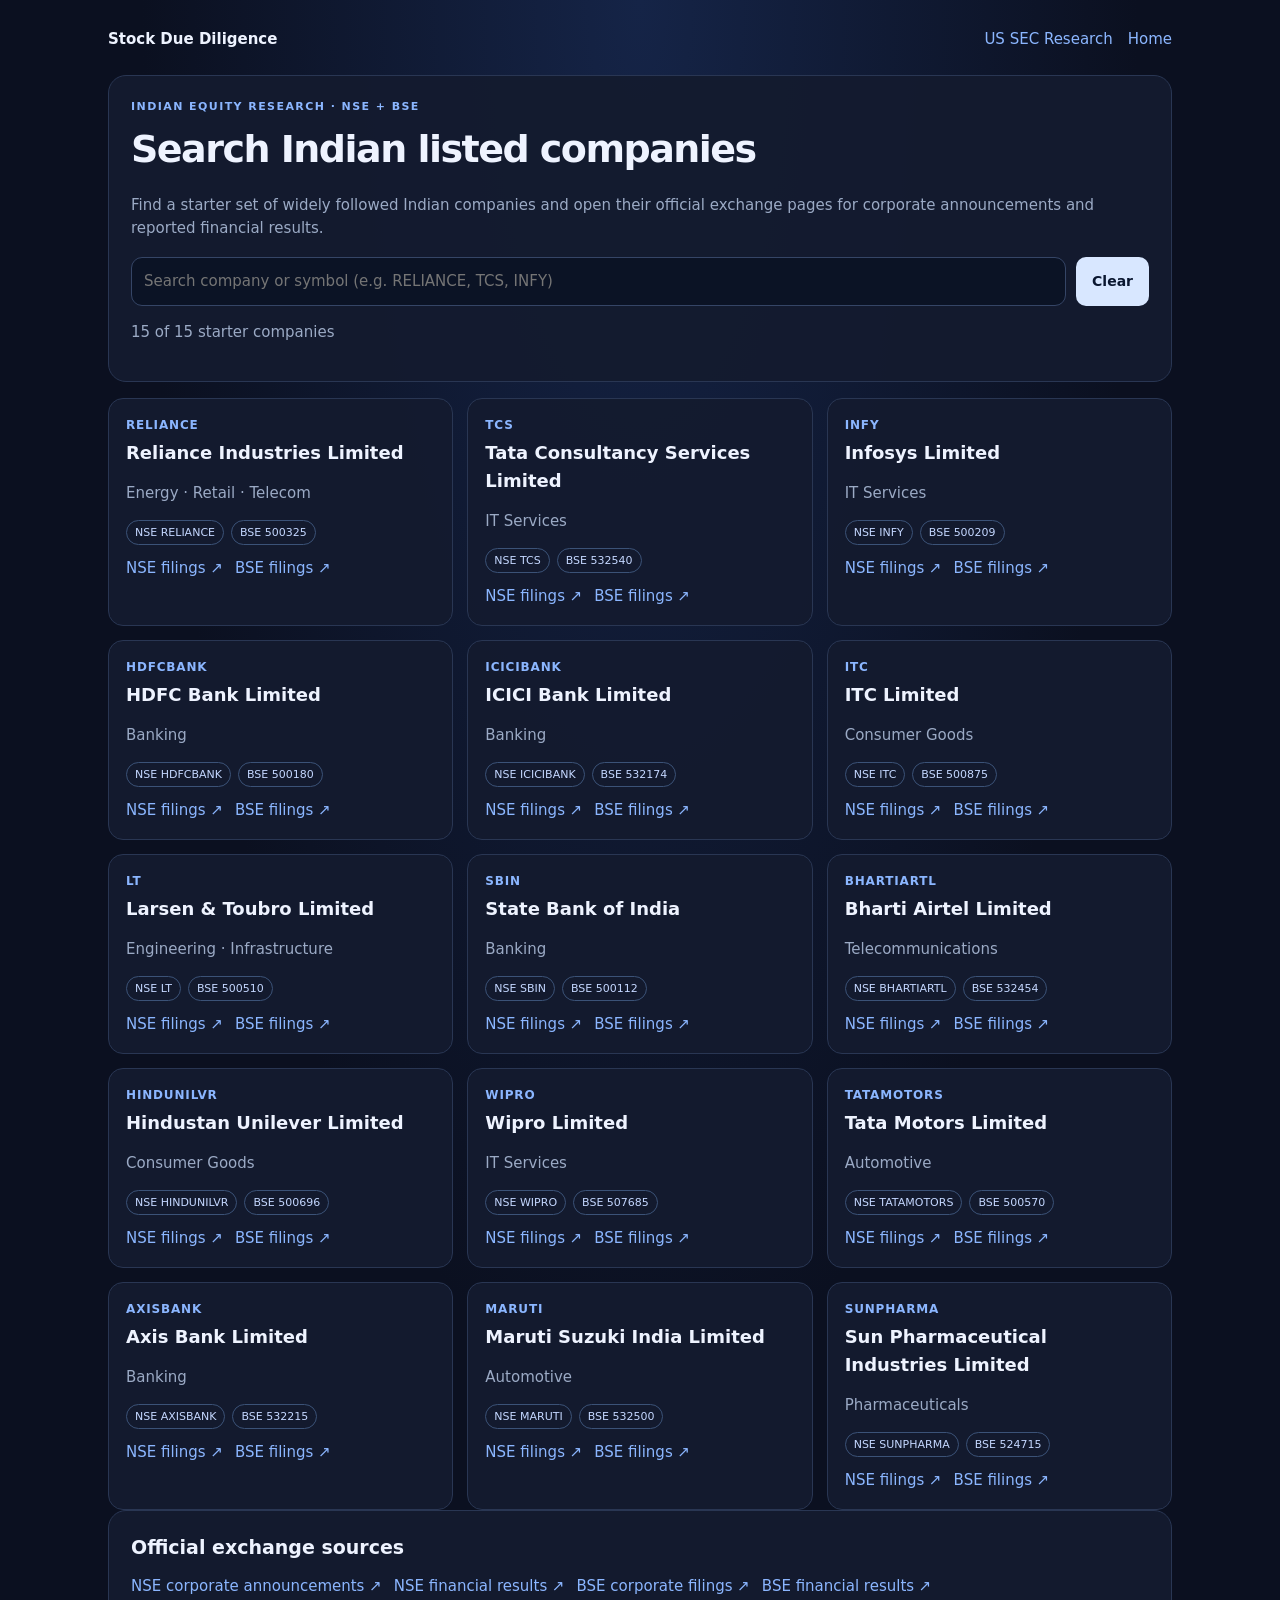
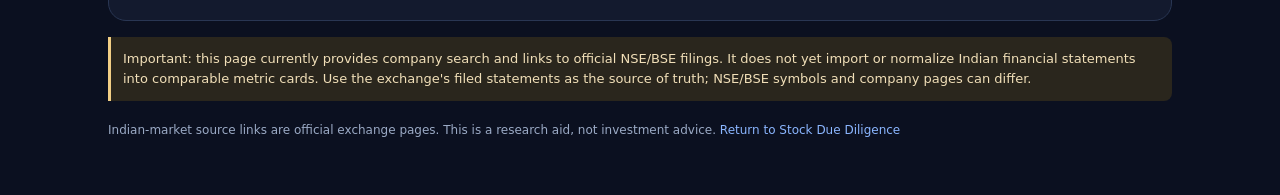
==== site/india/index.html @ b9b81a8c "Add India stocks search with official NSE and BSE filing sources" ====
<!doctype html>
<html lang="en">
<head>
<meta charset="utf-8"><meta name="viewport" content="width=device-width,initial-scale=1">
<meta name="description" content="Search Indian listed companies and open official NSE and BSE filings and financial-results sources.">
<title>India Stocks | Stock Due Diligence</title>
<style>
:root{color-scheme:dark;--bg:#0b1020;--panel:#131b2f;--line:#293653;--text:#eef3ff;--muted:#9baac5;--accent:#8bb6ff;--warn:#f2cf85}*{box-sizing:border-box}body{margin:0;background:radial-gradient(ellipse at top,#152447 0,#0b1020 55%);color:var(--text);font:15px/1.55 system-ui,-apple-system,Segoe UI,sans-serif}.wrap{max-width:1100px;margin:auto;padding:28px 18px 55px}a{color:var(--accent);text-decoration:none}a:hover{text-decoration:underline}header{display:flex;justify-content:space-between;align-items:center;gap:12px;flex-wrap:wrap;margin-bottom:24px}.brand{font-weight:750;color:var(--text)}.nav{display:flex;gap:15px;flex-wrap:wrap}.hero,.panel{background:rgba(19,27,47,.95);border:1px solid var(--line);border-radius:18px;padding:22px;margin-bottom:16px}.eyebrow{color:var(--accent);font-size:11px;font-weight:700;letter-spacing:.13em;text-transform:uppercase}h1{font-size:clamp(26px,4vw,38px);letter-spacing:-.04em;margin:5px 0 8px}h2{font-size:19px;margin:0 0 12px}p,.muted{color:var(--muted)}.search{display:flex;gap:10px;flex-wrap:wrap;margin-top:16px}.search input{flex:1;min-width:220px;background:#0b1325;border:1px solid #354566;border-radius:11px;color:var(--text);padding:12px;font:inherit}button{background:#d8e7ff;color:#0a1730;border:0;border-radius:10px;padding:12px 16px;font:600 14px system-ui;cursor:pointer}.grid{display:grid;grid-template-columns:repeat(auto-fit,minmax(260px,1fr));gap:14px}.company{background:rgba(19,27,47,.95);border:1px solid var(--line);border-radius:15px;padding:17px}.ticker{font-size:12px;color:var(--accent);font-weight:750;letter-spacing:.07em}.name{font-size:18px;font-weight:700;margin:4px 0}.tags{display:flex;gap:7px;flex-wrap:wrap;margin:10px 0}.tag{border:1px solid #3b5277;border-radius:999px;padding:3px 8px;color:#c4d7ff;font-size:11px}.links{display:flex;gap:12px;flex-wrap:wrap;margin-top:12px}.note{border-left:3px solid var(--warn);background:#2a261d;color:#f1dfb8;padding:12px;border-radius:0 8px 8px 0;font-size:13px}.empty{border:1px dashed #354566;border-radius:12px;padding:18px;color:var(--muted)}footer{font-size:12px;color:var(--muted);margin-top:20px}@media(max-width:600px){.wrap{padding:18px 12px 40px}.hero,.panel{padding:17px}}
</style>
</head>
<body><div class="wrap">
<header><a class="brand" href="/">Stock Due Diligence</a><nav class="nav"><a href="/research/">US SEC Research</a><a href="/">Home</a></nav></header>
<section class="hero"><div class="eyebrow">Indian equity research · NSE + BSE</div><h1>Search Indian listed companies</h1><p>Find a starter set of widely followed Indian companies and open their official exchange pages for corporate announcements and reported financial results.</p><div class="search"><input id="q" placeholder="Search company or symbol (e.g. RELIANCE, TCS, INFY)" aria-label="Search Indian companies"><button id="clear">Clear</button></div><p id="count" class="muted" aria-live="polite">Loading companies…</p></section>
<div id="results" class="grid"></div>
<section class="panel"><h2>Official exchange sources</h2><div class="links"><a href="https://www.nseindia.com/companies-listing/corporate-filings-announcements" target="_blank" rel="noopener noreferrer">NSE corporate announcements ↗</a><a href="https://www.nseindia.com/companies-listing/corporate-filings-financial-results" target="_blank" rel="noopener noreferrer">NSE financial results ↗</a><a href="https://www.bseindia.com/corporates.html" target="_blank" rel="noopener noreferrer">BSE corporate filings ↗</a><a href="https://www.bseindia.com/corporates/Comp_Resultsnew.aspx" target="_blank" rel="noopener noreferrer">BSE financial results ↗</a></div></section>
<div class="note">Important: this page currently provides company search and links to official NSE/BSE filings. It does not yet import or normalize Indian financial statements into comparable metric cards. Use the exchange's filed statements as the source of truth; NSE/BSE symbols and company pages can differ.</div>
<footer>Indian-market source links are official exchange pages. This is a research aid, not investment advice. <a href="/">Return to Stock Due Diligence</a></footer>
</div>
<script>
const companies=[
{symbol:"RELIANCE",name:"Reliance Industries Limited",sector:"Energy · Retail · Telecom",nse:"RELIANCE",bse:"500325"},
{symbol:"TCS",name:"Tata Consultancy Services Limited",sector:"IT Services",nse:"TCS",bse:"532540"},
{symbol:"INFY",name:"Infosys Limited",sector:"IT Services",nse:"INFY",bse:"500209"},
{symbol:"HDFCBANK",name:"HDFC Bank Limited",sector:"Banking",nse:"HDFCBANK",bse:"500180"},
{symbol:"ICICIBANK",name:"ICICI Bank Limited",sector:"Banking",nse:"ICICIBANK",bse:"532174"},
{symbol:"ITC",name:"ITC Limited",sector:"Consumer Goods",nse:"ITC",bse:"500875"},
{symbol:"LT",name:"Larsen & Toubro Limited",sector:"Engineering · Infrastructure",nse:"LT",bse:"500510"},
{symbol:"SBIN",name:"State Bank of India",sector:"Banking",nse:"SBIN",bse:"500112"},
{symbol:"BHARTIARTL",name:"Bharti Airtel Limited",sector:"Telecommunications",nse:"BHARTIARTL",bse:"532454"},
{symbol:"HINDUNILVR",name:"Hindustan Unilever Limited",sector:"Consumer Goods",nse:"HINDUNILVR",bse:"500696"},
{symbol:"WIPRO",name:"Wipro Limited",sector:"IT Services",nse:"WIPRO",bse:"507685"},
{symbol:"TATAMOTORS",name:"Tata Motors Limited",sector:"Automotive",nse:"TATAMOTORS",bse:"500570"},
{symbol:"AXISBANK",name:"Axis Bank Limited",sector:"Banking",nse:"AXISBANK",bse:"532215"},
{symbol:"MARUTI",name:"Maruti Suzuki India Limited",sector:"Automotive",nse:"MARUTI",bse:"532500"},
{symbol:"SUNPHARMA",name:"Sun Pharmaceutical Industries Limited",sector:"Pharmaceuticals",nse:"SUNPHARMA",bse:"524715"}
];
const q=document.getElementById("q"),results=document.getElementById("results"),count=document.getElementById("count");
function render(){const term=q.value.trim().toLowerCase();const found=companies.filter(c=>(c.symbol+" "+c.name+" "+c.sector).toLowerCase().includes(term));count.textContent=found.length+" of "+companies.length+" starter companies";results.replaceChildren();if(!found.length){const e=document.createElement("div");e.className="empty";e.textContent="No match in the starter list. Search the full official exchange lists using the NSE/BSE links below.";results.append(e);return}found.forEach(c=>{const card=document.createElement("article");card.className="company";const symbol=document.createElement("div");symbol.className="ticker";symbol.textContent=c.symbol;const name=document.createElement("div");name.className="name";name.textContent=c.name;const sector=document.createElement("p");sector.className="muted";sector.textContent=c.sector;const tags=document.createElement("div");tags.className="tags";[["NSE",c.nse],["BSE",c.bse]].forEach(([label,value])=>{const t=document.createElement("span");t.className="tag";t.textContent=label+" "+value;tags.append(t)});const links=document.createElement("div");links.className="links";const n=document.createElement("a");n.href="https://www.nseindia.com/companies-listing/corporate-filings-announcements";n.target="_blank";n.rel="noopener noreferrer";n.textContent="NSE filings ↗";const b=document.createElement("a");b.href="https://www.bseindia.com/corporates.html";b.target="_blank";b.rel="noopener noreferrer";b.textContent="BSE filings ↗";links.append(n,b);card.append(symbol,name,sector,tags,links);results.append(card)})}
q.addEventListener("input",render);document.getElementById("clear").addEventListener("click",()=>{q.value="";render();q.focus()});render();
</script></body></html>
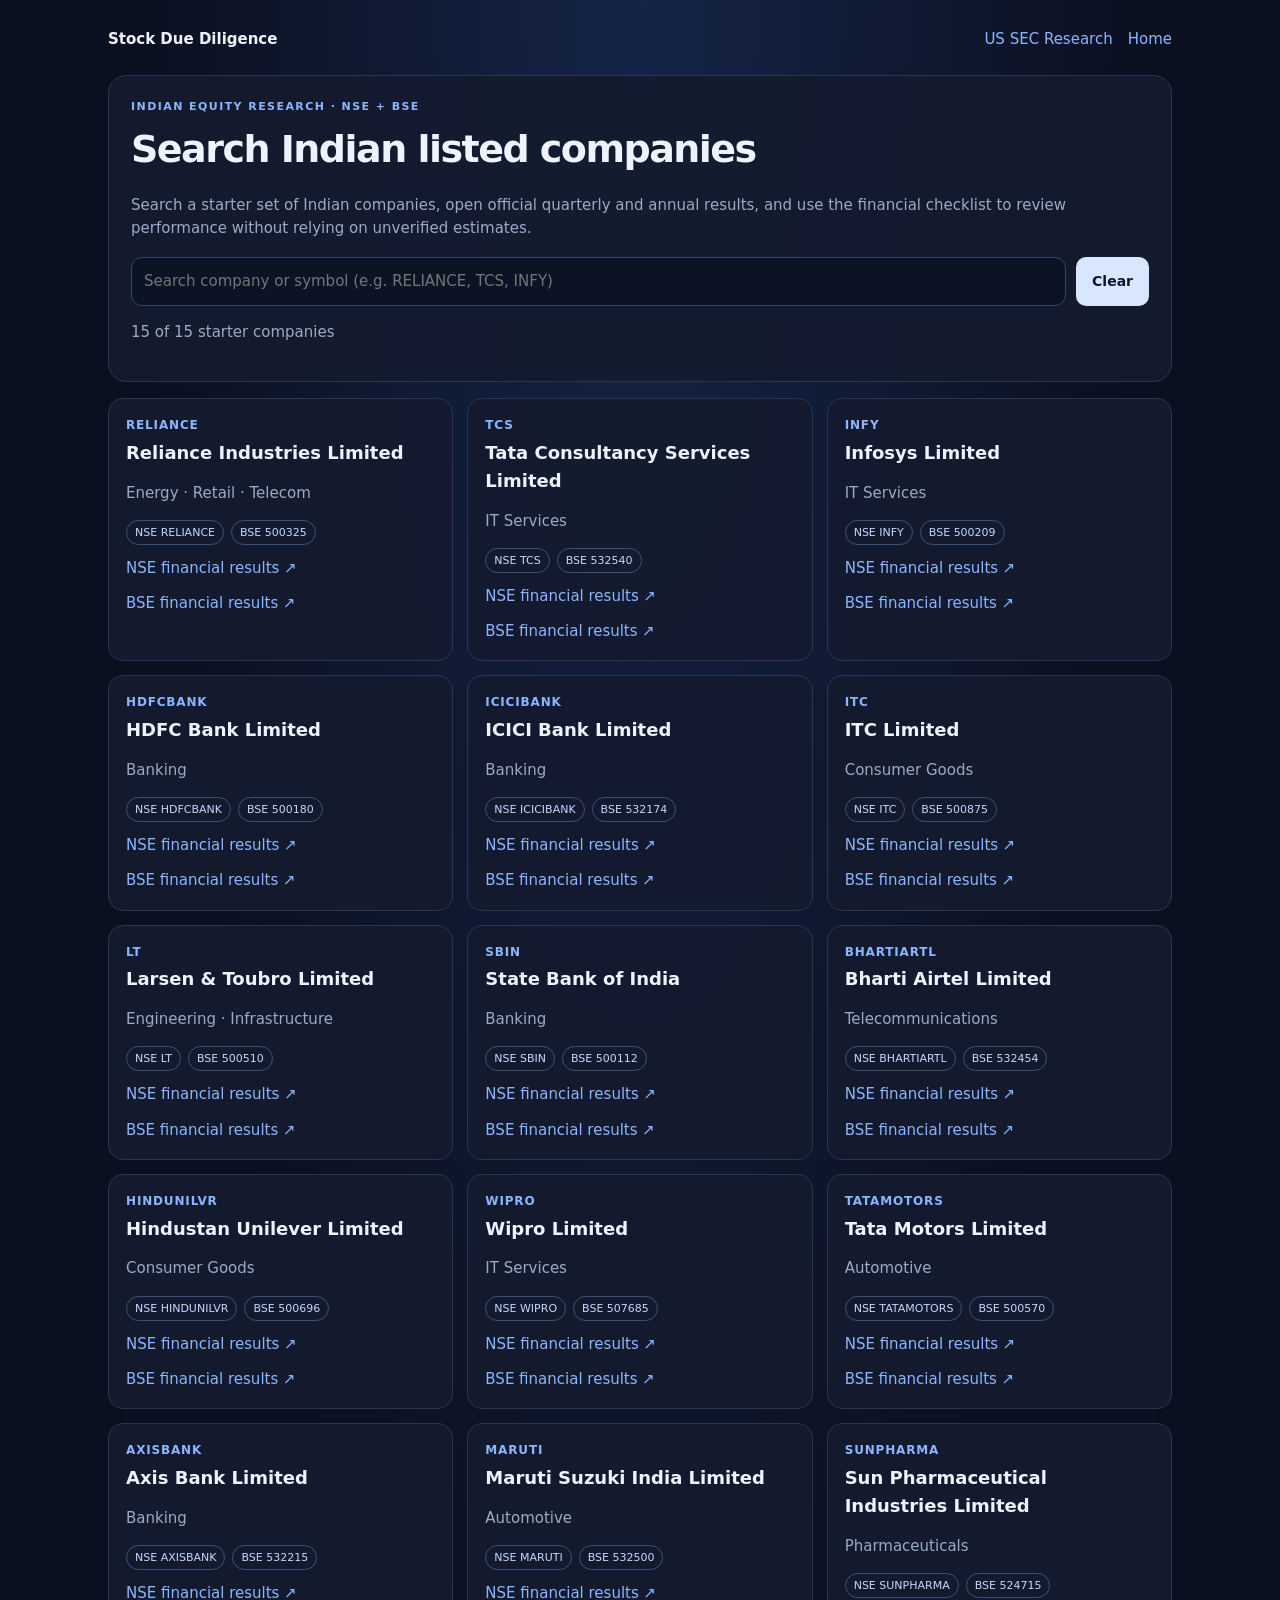
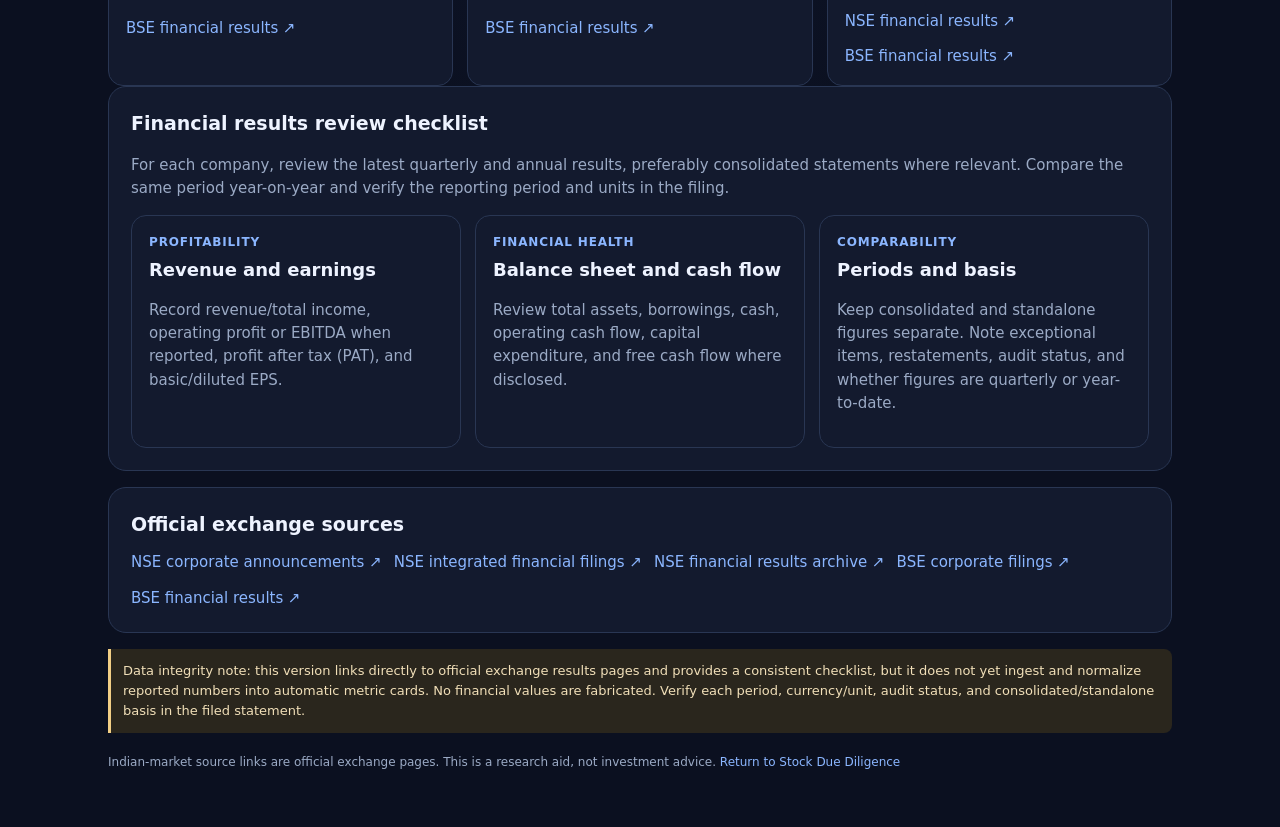
==== commit 8353dece: "Add financial results review workspace for Indian stocks" ====
--- a/site/india/index.html
+++ b/site/india/index.html
@@ -2,7 +2,7 @@
 <html lang="en">
 <head>
 <meta charset="utf-8"><meta name="viewport" content="width=device-width,initial-scale=1">
-<meta name="description" content="Search Indian listed companies and open official NSE and BSE filings and financial-results sources.">
+<meta name="description" content="Search Indian listed companies and access official NSE and BSE quarterly and annual financial results for due diligence.">
 <title>India Stocks | Stock Due Diligence</title>
 <style>
 :root{color-scheme:dark;--bg:#0b1020;--panel:#131b2f;--line:#293653;--text:#eef3ff;--muted:#9baac5;--accent:#8bb6ff;--warn:#f2cf85}*{box-sizing:border-box}body{margin:0;background:radial-gradient(ellipse at top,#152447 0,#0b1020 55%);color:var(--text);font:15px/1.55 system-ui,-apple-system,Segoe UI,sans-serif}.wrap{max-width:1100px;margin:auto;padding:28px 18px 55px}a{color:var(--accent);text-decoration:none}a:hover{text-decoration:underline}header{display:flex;justify-content:space-between;align-items:center;gap:12px;flex-wrap:wrap;margin-bottom:24px}.brand{font-weight:750;color:var(--text)}.nav{display:flex;gap:15px;flex-wrap:wrap}.hero,.panel{background:rgba(19,27,47,.95);border:1px solid var(--line);border-radius:18px;padding:22px;margin-bottom:16px}.eyebrow{color:var(--accent);font-size:11px;font-weight:700;letter-spacing:.13em;text-transform:uppercase}h1{font-size:clamp(26px,4vw,38px);letter-spacing:-.04em;margin:5px 0 8px}h2{font-size:19px;margin:0 0 12px}p,.muted{color:var(--muted)}.search{display:flex;gap:10px;flex-wrap:wrap;margin-top:16px}.search input{flex:1;min-width:220px;background:#0b1325;border:1px solid #354566;border-radius:11px;color:var(--text);padding:12px;font:inherit}button{background:#d8e7ff;color:#0a1730;border:0;border-radius:10px;padding:12px 16px;font:600 14px system-ui;cursor:pointer}.grid{display:grid;grid-template-columns:repeat(auto-fit,minmax(260px,1fr));gap:14px}.company{background:rgba(19,27,47,.95);border:1px solid var(--line);border-radius:15px;padding:17px}.ticker{font-size:12px;color:var(--accent);font-weight:750;letter-spacing:.07em}.name{font-size:18px;font-weight:700;margin:4px 0}.tags{display:flex;gap:7px;flex-wrap:wrap;margin:10px 0}.tag{border:1px solid #3b5277;border-radius:999px;padding:3px 8px;color:#c4d7ff;font-size:11px}.links{display:flex;gap:12px;flex-wrap:wrap;margin-top:12px}.note{border-left:3px solid var(--warn);background:#2a261d;color:#f1dfb8;padding:12px;border-radius:0 8px 8px 0;font-size:13px}.empty{border:1px dashed #354566;border-radius:12px;padding:18px;color:var(--muted)}footer{font-size:12px;color:var(--muted);margin-top:20px}@media(max-width:600px){.wrap{padding:18px 12px 40px}.hero,.panel{padding:17px}}
@@ -10,10 +10,11 @@
 </head>
 <body><div class="wrap">
 <header><a class="brand" href="/">Stock Due Diligence</a><nav class="nav"><a href="/research/">US SEC Research</a><a href="/">Home</a></nav></header>
-<section class="hero"><div class="eyebrow">Indian equity research · NSE + BSE</div><h1>Search Indian listed companies</h1><p>Find a starter set of widely followed Indian companies and open their official exchange pages for corporate announcements and reported financial results.</p><div class="search"><input id="q" placeholder="Search company or symbol (e.g. RELIANCE, TCS, INFY)" aria-label="Search Indian companies"><button id="clear">Clear</button></div><p id="count" class="muted" aria-live="polite">Loading companies…</p></section>
+<section class="hero"><div class="eyebrow">Indian equity research · NSE + BSE</div><h1>Search Indian listed companies</h1><p>Search a starter set of Indian companies, open official quarterly and annual results, and use the financial checklist to review performance without relying on unverified estimates.</p><div class="search"><input id="q" placeholder="Search company or symbol (e.g. RELIANCE, TCS, INFY)" aria-label="Search Indian companies"><button id="clear">Clear</button></div><p id="count" class="muted" aria-live="polite">Loading companies…</p></section>
 <div id="results" class="grid"></div>
-<section class="panel"><h2>Official exchange sources</h2><div class="links"><a href="https://www.nseindia.com/companies-listing/corporate-filings-announcements" target="_blank" rel="noopener noreferrer">NSE corporate announcements ↗</a><a href="https://www.nseindia.com/companies-listing/corporate-filings-financial-results" target="_blank" rel="noopener noreferrer">NSE financial results ↗</a><a href="https://www.bseindia.com/corporates.html" target="_blank" rel="noopener noreferrer">BSE corporate filings ↗</a><a href="https://www.bseindia.com/corporates/Comp_Resultsnew.aspx" target="_blank" rel="noopener noreferrer">BSE financial results ↗</a></div></section>
-<div class="note">Important: this page currently provides company search and links to official NSE/BSE filings. It does not yet import or normalize Indian financial statements into comparable metric cards. Use the exchange's filed statements as the source of truth; NSE/BSE symbols and company pages can differ.</div>
+<section class="panel"><h2>Financial results review checklist</h2><p>For each company, review the latest quarterly and annual results, preferably consolidated statements where relevant. Compare the same period year-on-year and verify the reporting period and units in the filing.</p><div class="grid"><article class="company"><div class="ticker">PROFITABILITY</div><div class="name">Revenue and earnings</div><p>Record revenue/total income, operating profit or EBITDA when reported, profit after tax (PAT), and basic/diluted EPS.</p></article><article class="company"><div class="ticker">FINANCIAL HEALTH</div><div class="name">Balance sheet and cash flow</div><p>Review total assets, borrowings, cash, operating cash flow, capital expenditure, and free cash flow where disclosed.</p></article><article class="company"><div class="ticker">COMPARABILITY</div><div class="name">Periods and basis</div><p>Keep consolidated and standalone figures separate. Note exceptional items, restatements, audit status, and whether figures are quarterly or year-to-date.</p></article></div></section>
+<section class="panel"><h2>Official exchange sources</h2><div class="links"><a href="https://www.nseindia.com/companies-listing/corporate-filings-announcements" target="_blank" rel="noopener noreferrer">NSE corporate announcements ↗</a><a href="https://www.nseindia.com/companies-listing/corporate-integrated-filing" target="_blank" rel="noopener noreferrer">NSE integrated financial filings ↗</a><a href="https://www.nseindia.com/companies-listing/corporate-filings-financial-results" target="_blank" rel="noopener noreferrer">NSE financial results archive ↗</a><a href="https://www.bseindia.com/corporates.html" target="_blank" rel="noopener noreferrer">BSE corporate filings ↗</a><a href="https://www.bseindia.com/corporates/Comp_Resultsnew.aspx" target="_blank" rel="noopener noreferrer">BSE financial results ↗</a></div></section>
+<div class="note">Data integrity note: this version links directly to official exchange results pages and provides a consistent checklist, but it does not yet ingest and normalize reported numbers into automatic metric cards. No financial values are fabricated. Verify each period, currency/unit, audit status, and consolidated/standalone basis in the filed statement.</div>
 <footer>Indian-market source links are official exchange pages. This is a research aid, not investment advice. <a href="/">Return to Stock Due Diligence</a></footer>
 </div>
 <script>
@@ -35,6 +36,6 @@
 {symbol:"SUNPHARMA",name:"Sun Pharmaceutical Industries Limited",sector:"Pharmaceuticals",nse:"SUNPHARMA",bse:"524715"}
 ];
 const q=document.getElementById("q"),results=document.getElementById("results"),count=document.getElementById("count");
-function render(){const term=q.value.trim().toLowerCase();const found=companies.filter(c=>(c.symbol+" "+c.name+" "+c.sector).toLowerCase().includes(term));count.textContent=found.length+" of "+companies.length+" starter companies";results.replaceChildren();if(!found.length){const e=document.createElement("div");e.className="empty";e.textContent="No match in the starter list. Search the full official exchange lists using the NSE/BSE links below.";results.append(e);return}found.forEach(c=>{const card=document.createElement("article");card.className="company";const symbol=document.createElement("div");symbol.className="ticker";symbol.textContent=c.symbol;const name=document.createElement("div");name.className="name";name.textContent=c.name;const sector=document.createElement("p");sector.className="muted";sector.textContent=c.sector;const tags=document.createElement("div");tags.className="tags";[["NSE",c.nse],["BSE",c.bse]].forEach(([label,value])=>{const t=document.createElement("span");t.className="tag";t.textContent=label+" "+value;tags.append(t)});const links=document.createElement("div");links.className="links";const n=document.createElement("a");n.href="https://www.nseindia.com/companies-listing/corporate-filings-announcements";n.target="_blank";n.rel="noopener noreferrer";n.textContent="NSE filings ↗";const b=document.createElement("a");b.href="https://www.bseindia.com/corporates.html";b.target="_blank";b.rel="noopener noreferrer";b.textContent="BSE filings ↗";links.append(n,b);card.append(symbol,name,sector,tags,links);results.append(card)})}
+function render(){const term=q.value.trim().toLowerCase();const found=companies.filter(c=>(c.symbol+" "+c.name+" "+c.sector).toLowerCase().includes(term));count.textContent=found.length+" of "+companies.length+" starter companies";results.replaceChildren();if(!found.length){const e=document.createElement("div");e.className="empty";e.textContent="No match in the starter list. Search the full official exchange lists using the NSE/BSE links below.";results.append(e);return}found.forEach(c=>{const card=document.createElement("article");card.className="company";const symbol=document.createElement("div");symbol.className="ticker";symbol.textContent=c.symbol;const name=document.createElement("div");name.className="name";name.textContent=c.name;const sector=document.createElement("p");sector.className="muted";sector.textContent=c.sector;const tags=document.createElement("div");tags.className="tags";[["NSE",c.nse],["BSE",c.bse]].forEach(([label,value])=>{const t=document.createElement("span");t.className="tag";t.textContent=label+" "+value;tags.append(t)});const links=document.createElement("div");links.className="links";const n=document.createElement("a");n.href="https://www.nseindia.com/companies-listing/corporate-integrated-filing?symbol="+encodeURIComponent(c.nse);n.target="_blank";n.rel="noopener noreferrer";n.textContent="NSE financial results ↗";const b=document.createElement("a");b.href="https://www.bseindia.com/corporates/Comp_Resultsnew.aspx";b.target="_blank";b.rel="noopener noreferrer";b.textContent="BSE financial results ↗";links.append(n,b);card.append(symbol,name,sector,tags,links);results.append(card)})}
 q.addEventListener("input",render);document.getElementById("clear").addEventListener("click",()=>{q.value="";render();q.focus()});render();
 </script></body></html>
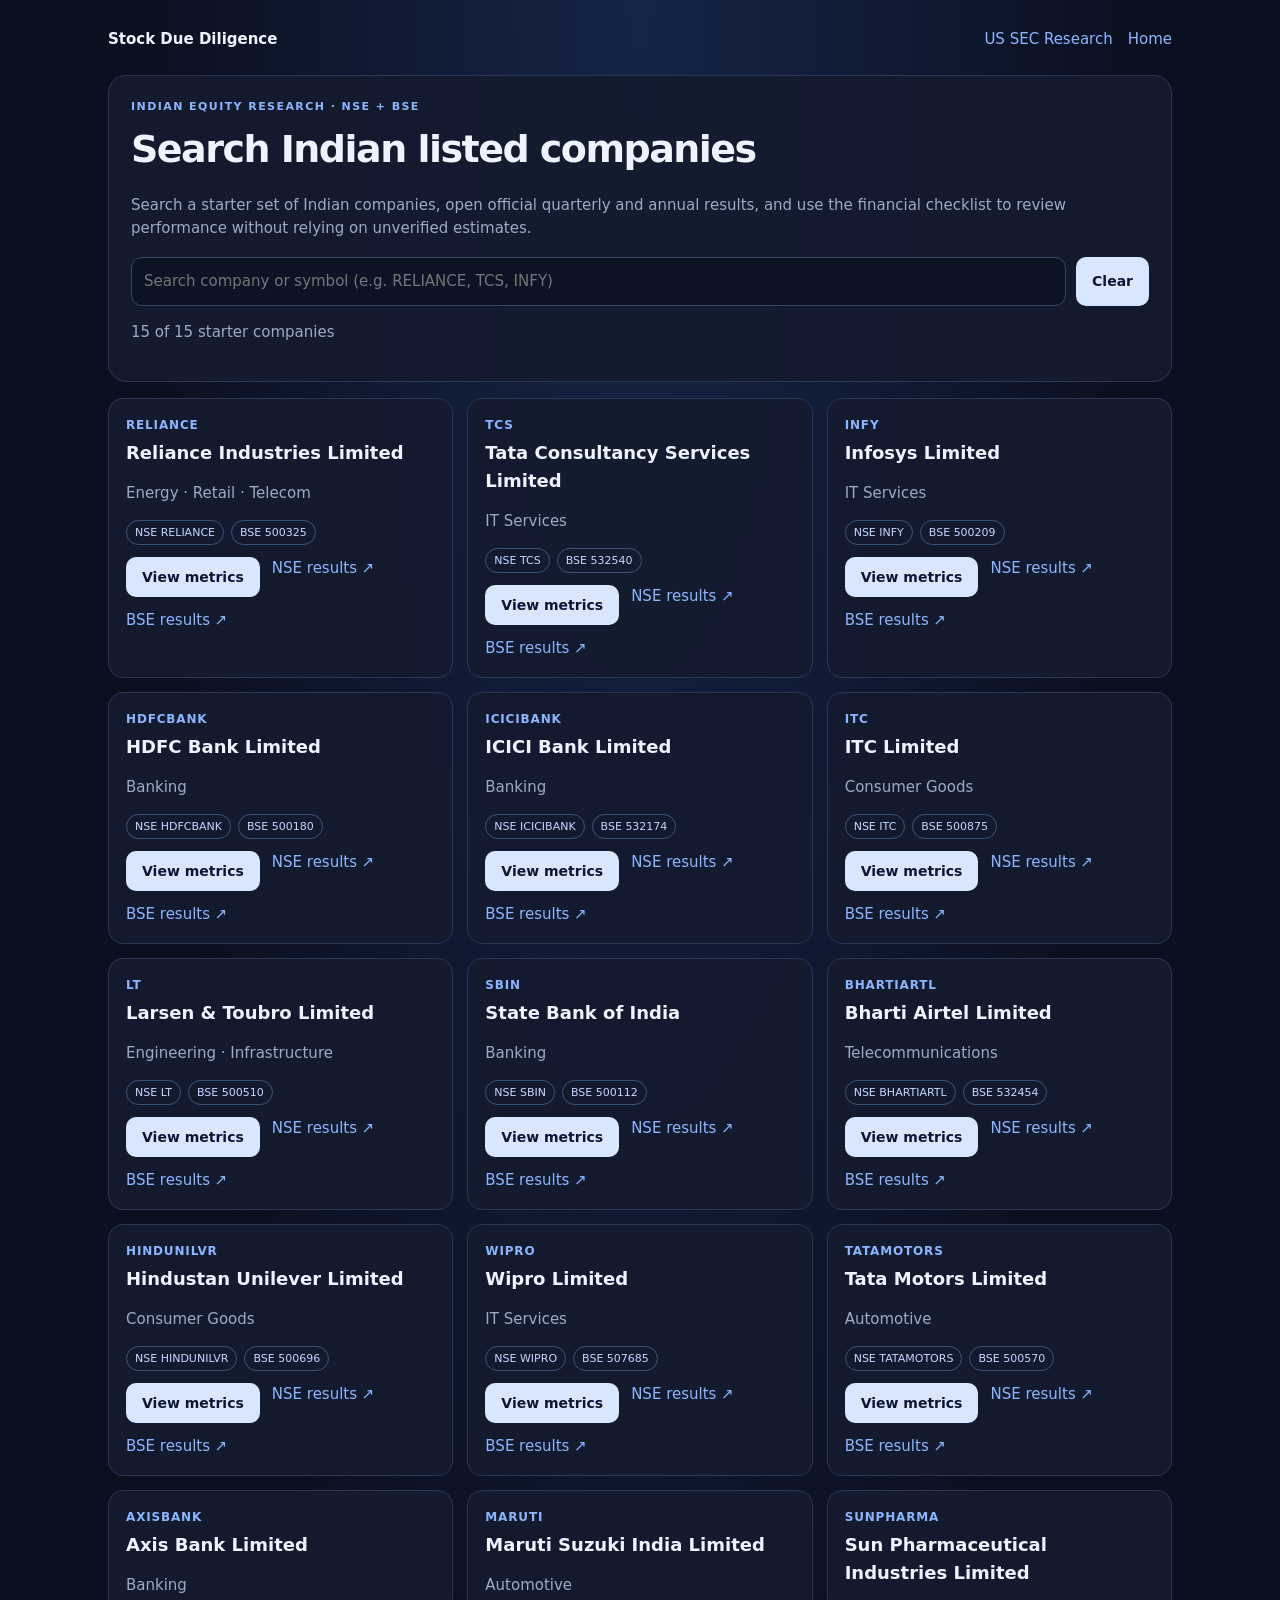
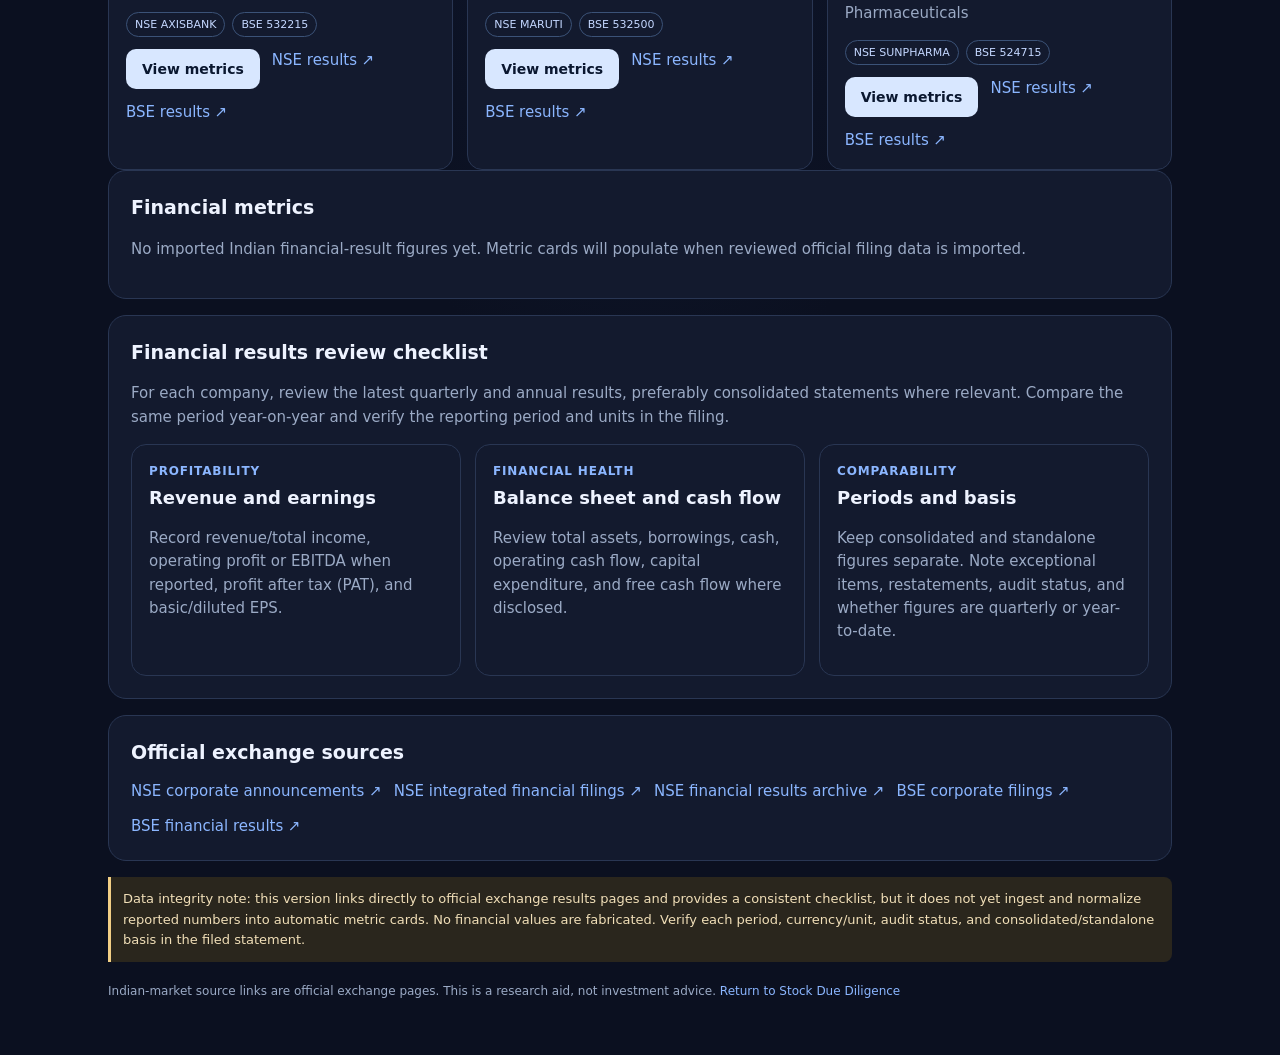
==== commit 45382914: "Add Indian financial metric cards and results dataset loading" ====
--- a/site/india/index.html
+++ b/site/india/index.html
@@ -5,13 +5,13 @@
 <meta name="description" content="Search Indian listed companies and access official NSE and BSE quarterly and annual financial results for due diligence.">
 <title>India Stocks | Stock Due Diligence</title>
 <style>
-:root{color-scheme:dark;--bg:#0b1020;--panel:#131b2f;--line:#293653;--text:#eef3ff;--muted:#9baac5;--accent:#8bb6ff;--warn:#f2cf85}*{box-sizing:border-box}body{margin:0;background:radial-gradient(ellipse at top,#152447 0,#0b1020 55%);color:var(--text);font:15px/1.55 system-ui,-apple-system,Segoe UI,sans-serif}.wrap{max-width:1100px;margin:auto;padding:28px 18px 55px}a{color:var(--accent);text-decoration:none}a:hover{text-decoration:underline}header{display:flex;justify-content:space-between;align-items:center;gap:12px;flex-wrap:wrap;margin-bottom:24px}.brand{font-weight:750;color:var(--text)}.nav{display:flex;gap:15px;flex-wrap:wrap}.hero,.panel{background:rgba(19,27,47,.95);border:1px solid var(--line);border-radius:18px;padding:22px;margin-bottom:16px}.eyebrow{color:var(--accent);font-size:11px;font-weight:700;letter-spacing:.13em;text-transform:uppercase}h1{font-size:clamp(26px,4vw,38px);letter-spacing:-.04em;margin:5px 0 8px}h2{font-size:19px;margin:0 0 12px}p,.muted{color:var(--muted)}.search{display:flex;gap:10px;flex-wrap:wrap;margin-top:16px}.search input{flex:1;min-width:220px;background:#0b1325;border:1px solid #354566;border-radius:11px;color:var(--text);padding:12px;font:inherit}button{background:#d8e7ff;color:#0a1730;border:0;border-radius:10px;padding:12px 16px;font:600 14px system-ui;cursor:pointer}.grid{display:grid;grid-template-columns:repeat(auto-fit,minmax(260px,1fr));gap:14px}.company{background:rgba(19,27,47,.95);border:1px solid var(--line);border-radius:15px;padding:17px}.ticker{font-size:12px;color:var(--accent);font-weight:750;letter-spacing:.07em}.name{font-size:18px;font-weight:700;margin:4px 0}.tags{display:flex;gap:7px;flex-wrap:wrap;margin:10px 0}.tag{border:1px solid #3b5277;border-radius:999px;padding:3px 8px;color:#c4d7ff;font-size:11px}.links{display:flex;gap:12px;flex-wrap:wrap;margin-top:12px}.note{border-left:3px solid var(--warn);background:#2a261d;color:#f1dfb8;padding:12px;border-radius:0 8px 8px 0;font-size:13px}.empty{border:1px dashed #354566;border-radius:12px;padding:18px;color:var(--muted)}footer{font-size:12px;color:var(--muted);margin-top:20px}@media(max-width:600px){.wrap{padding:18px 12px 40px}.hero,.panel{padding:17px}}
+:root{color-scheme:dark;--bg:#0b1020;--panel:#131b2f;--line:#293653;--text:#eef3ff;--muted:#9baac5;--accent:#8bb6ff;--warn:#f2cf85}*{box-sizing:border-box}body{margin:0;background:radial-gradient(ellipse at top,#152447 0,#0b1020 55%);color:var(--text);font:15px/1.55 system-ui,-apple-system,Segoe UI,sans-serif}.wrap{max-width:1100px;margin:auto;padding:28px 18px 55px}a{color:var(--accent);text-decoration:none}a:hover{text-decoration:underline}header{display:flex;justify-content:space-between;align-items:center;gap:12px;flex-wrap:wrap;margin-bottom:24px}.brand{font-weight:750;color:var(--text)}.nav{display:flex;gap:15px;flex-wrap:wrap}.hero,.panel{background:rgba(19,27,47,.95);border:1px solid var(--line);border-radius:18px;padding:22px;margin-bottom:16px}.eyebrow{color:var(--accent);font-size:11px;font-weight:700;letter-spacing:.13em;text-transform:uppercase}h1{font-size:clamp(26px,4vw,38px);letter-spacing:-.04em;margin:5px 0 8px}h2{font-size:19px;margin:0 0 12px}p,.muted{color:var(--muted)}.search{display:flex;gap:10px;flex-wrap:wrap;margin-top:16px}.search input{flex:1;min-width:220px;background:#0b1325;border:1px solid #354566;border-radius:11px;color:var(--text);padding:12px;font:inherit}button{background:#d8e7ff;color:#0a1730;border:0;border-radius:10px;padding:12px 16px;font:600 14px system-ui;cursor:pointer}.grid{display:grid;grid-template-columns:repeat(auto-fit,minmax(260px,1fr));gap:14px}.company{background:rgba(19,27,47,.95);border:1px solid var(--line);border-radius:15px;padding:17px}.ticker{font-size:12px;color:var(--accent);font-weight:750;letter-spacing:.07em}.name{font-size:18px;font-weight:700;margin:4px 0}.tags{display:flex;gap:7px;flex-wrap:wrap;margin:10px 0}.tag{border:1px solid #3b5277;border-radius:999px;padding:3px 8px;color:#c4d7ff;font-size:11px}.links{display:flex;gap:12px;flex-wrap:wrap;margin-top:12px}.note{border-left:3px solid var(--warn);background:#2a261d;color:#f1dfb8;padding:12px;border-radius:0 8px 8px 0;font-size:13px}.empty{border:1px dashed #354566;border-radius:12px;padding:18px;color:var(--muted)}.metric-grid{display:grid;grid-template-columns:repeat(auto-fit,minmax(130px,1fr));gap:8px;margin:12px 0}.metric{background:#0b1325;border:1px solid #293653;border-radius:9px;padding:10px;display:flex;flex-direction:column;gap:4px}.metric span{font-size:12px;color:var(--muted)}.metric strong{font-size:15px;overflow-wrap:anywhere}footer{font-size:12px;color:var(--muted);margin-top:20px}@media(max-width:600px){.wrap{padding:18px 12px 40px}.hero,.panel{padding:17px}}
 </style>
 </head>
 <body><div class="wrap">
 <header><a class="brand" href="/">Stock Due Diligence</a><nav class="nav"><a href="/research/">US SEC Research</a><a href="/">Home</a></nav></header>
 <section class="hero"><div class="eyebrow">Indian equity research · NSE + BSE</div><h1>Search Indian listed companies</h1><p>Search a starter set of Indian companies, open official quarterly and annual results, and use the financial checklist to review performance without relying on unverified estimates.</p><div class="search"><input id="q" placeholder="Search company or symbol (e.g. RELIANCE, TCS, INFY)" aria-label="Search Indian companies"><button id="clear">Clear</button></div><p id="count" class="muted" aria-live="polite">Loading companies…</p></section>
-<div id="results" class="grid"></div>
+<div id="results" class="grid"></div><section id="metric-area" class="panel"><h2>Financial metrics</h2><p id="data-status" class="muted">Loading imported financial results…</p></section>
 <section class="panel"><h2>Financial results review checklist</h2><p>For each company, review the latest quarterly and annual results, preferably consolidated statements where relevant. Compare the same period year-on-year and verify the reporting period and units in the filing.</p><div class="grid"><article class="company"><div class="ticker">PROFITABILITY</div><div class="name">Revenue and earnings</div><p>Record revenue/total income, operating profit or EBITDA when reported, profit after tax (PAT), and basic/diluted EPS.</p></article><article class="company"><div class="ticker">FINANCIAL HEALTH</div><div class="name">Balance sheet and cash flow</div><p>Review total assets, borrowings, cash, operating cash flow, capital expenditure, and free cash flow where disclosed.</p></article><article class="company"><div class="ticker">COMPARABILITY</div><div class="name">Periods and basis</div><p>Keep consolidated and standalone figures separate. Note exceptional items, restatements, audit status, and whether figures are quarterly or year-to-date.</p></article></div></section>
 <section class="panel"><h2>Official exchange sources</h2><div class="links"><a href="https://www.nseindia.com/companies-listing/corporate-filings-announcements" target="_blank" rel="noopener noreferrer">NSE corporate announcements ↗</a><a href="https://www.nseindia.com/companies-listing/corporate-integrated-filing" target="_blank" rel="noopener noreferrer">NSE integrated financial filings ↗</a><a href="https://www.nseindia.com/companies-listing/corporate-filings-financial-results" target="_blank" rel="noopener noreferrer">NSE financial results archive ↗</a><a href="https://www.bseindia.com/corporates.html" target="_blank" rel="noopener noreferrer">BSE corporate filings ↗</a><a href="https://www.bseindia.com/corporates/Comp_Resultsnew.aspx" target="_blank" rel="noopener noreferrer">BSE financial results ↗</a></div></section>
 <div class="note">Data integrity note: this version links directly to official exchange results pages and provides a consistent checklist, but it does not yet ingest and normalize reported numbers into automatic metric cards. No financial values are fabricated. Verify each period, currency/unit, audit status, and consolidated/standalone basis in the filed statement.</div>
@@ -36,6 +36,12 @@
 {symbol:"SUNPHARMA",name:"Sun Pharmaceutical Industries Limited",sector:"Pharmaceuticals",nse:"SUNPHARMA",bse:"524715"}
 ];
 const q=document.getElementById("q"),results=document.getElementById("results"),count=document.getElementById("count");
-function render(){const term=q.value.trim().toLowerCase();const found=companies.filter(c=>(c.symbol+" "+c.name+" "+c.sector).toLowerCase().includes(term));count.textContent=found.length+" of "+companies.length+" starter companies";results.replaceChildren();if(!found.length){const e=document.createElement("div");e.className="empty";e.textContent="No match in the starter list. Search the full official exchange lists using the NSE/BSE links below.";results.append(e);return}found.forEach(c=>{const card=document.createElement("article");card.className="company";const symbol=document.createElement("div");symbol.className="ticker";symbol.textContent=c.symbol;const name=document.createElement("div");name.className="name";name.textContent=c.name;const sector=document.createElement("p");sector.className="muted";sector.textContent=c.sector;const tags=document.createElement("div");tags.className="tags";[["NSE",c.nse],["BSE",c.bse]].forEach(([label,value])=>{const t=document.createElement("span");t.className="tag";t.textContent=label+" "+value;tags.append(t)});const links=document.createElement("div");links.className="links";const n=document.createElement("a");n.href="https://www.nseindia.com/companies-listing/corporate-integrated-filing?symbol="+encodeURIComponent(c.nse);n.target="_blank";n.rel="noopener noreferrer";n.textContent="NSE financial results ↗";const b=document.createElement("a");b.href="https://www.bseindia.com/corporates/Comp_Resultsnew.aspx";b.target="_blank";b.rel="noopener noreferrer";b.textContent="BSE financial results ↗";links.append(n,b);card.append(symbol,name,sector,tags,links);results.append(card)})}
-q.addEventListener("input",render);document.getElementById("clear").addEventListener("click",()=>{q.value="";render();q.focus()});render();
+const metricArea=document.getElementById("metric-area");
+let dataset={results:[],generated_at:null,record_count:0};
+function fmt(v,units){if(v===null||v===undefined||v==="")return "Not available";const n=Number(v);if(!Number.isFinite(n))return "Not available";return new Intl.NumberFormat("en-IN",{maximumFractionDigits:2}).format(n)+(units?" "+units:"")}
+function showMetrics(symbol){const rows=dataset.results.filter(x=>x.symbol===symbol).sort((a,b)=>b.period_end.localeCompare(a.period_end));metricArea.replaceChildren();const heading=document.createElement("h2");heading.textContent="Financial metrics · "+symbol;metricArea.append(heading);if(!rows.length){const p=document.createElement("p");p.className="muted";p.textContent="No normalized figures are loaded for this company yet. Open an official exchange result and import its reported figures with the repository's CSV importer.";metricArea.append(p);return}
+rows.slice(0,6).forEach(row=>{const card=document.createElement("article");card.className="company";const top=document.createElement("div");top.className="ticker";top.textContent=row.period_type+" · "+row.basis+" · period ended "+row.period_end;const title=document.createElement("div");title.className="name";title.textContent=row.company_name;const metrics=document.createElement("div");metrics.className="metric-grid";[["Revenue",row.revenue],["Operating profit",row.operating_profit],["Profit after tax",row.profit_after_tax],["EPS",row.eps],["Total assets",row.total_assets],["Total debt",row.total_debt],["Cash",row.cash_and_equivalents],["Operating cash flow",row.operating_cash_flow]].forEach(([label,value])=>{const m=document.createElement("div");m.className="metric";const l=document.createElement("span");l.textContent=label;const v=document.createElement("strong");v.textContent=fmt(value,label==="EPS"?"per share":row.units);m.append(l,v);metrics.append(m)});const src=document.createElement("a");src.href=row.source_url;src.target="_blank";src.rel="noopener noreferrer";src.textContent=(row.source_title||"Official filing")+" ↗";const meta=document.createElement("p");meta.className="muted";meta.textContent="Filed: "+(row.filing_date||"date not recorded")+" · Units: "+row.units+" · Data imported: "+(dataset.generated_at||"unknown");card.append(top,title,metrics,meta,src);metricArea.append(card)})}
+function render(){const term=q.value.trim().toLowerCase();const found=companies.filter(c=>(c.symbol+" "+c.name+" "+c.sector).toLowerCase().includes(term));count.textContent=found.length+" of "+companies.length+" starter companies";results.replaceChildren();if(!found.length){const e=document.createElement("div");e.className="empty";e.textContent="No match in the starter list. Search the full official exchange lists using the NSE/BSE links below.";results.append(e);return}found.forEach(c=>{const card=document.createElement("article");card.className="company";const symbol=document.createElement("div");symbol.className="ticker";symbol.textContent=c.symbol;const name=document.createElement("div");name.className="name";name.textContent=c.name;const sector=document.createElement("p");sector.className="muted";sector.textContent=c.sector;const tags=document.createElement("div");tags.className="tags";[["NSE",c.nse],["BSE",c.bse]].forEach(([label,value])=>{const t=document.createElement("span");t.className="tag";t.textContent=label+" "+value;tags.append(t)});const links=document.createElement("div");links.className="links";const details=document.createElement("button");details.textContent="View metrics";details.addEventListener("click",()=>showMetrics(c.symbol));const n=document.createElement("a");n.href="https://www.nseindia.com/companies-listing/corporate-integrated-filing?symbol="+encodeURIComponent(c.nse);n.target="_blank";n.rel="noopener noreferrer";n.textContent="NSE results ↗";const b=document.createElement("a");b.href="https://www.bseindia.com/corporates/Comp_Resultsnew.aspx";b.target="_blank";b.rel="noopener noreferrer";b.textContent="BSE results ↗";links.append(details,n,b);card.append(symbol,name,sector,tags,links);results.append(card)})}
+async function loadMetrics(){try{const response=await fetch("/data/india-results.json",{cache:"no-store"});if(response.ok){dataset=await response.json();if(!Array.isArray(dataset.results))dataset.results=[]}}catch(_){dataset={results:[],generated_at:null,record_count:0}}const status=document.getElementById("data-status");status.textContent=dataset.record_count?dataset.record_count+" imported result records · imported "+(dataset.generated_at||"date unavailable"):"No imported Indian financial-result figures yet. Metric cards will populate when reviewed official filing data is imported.";render()}
+q.addEventListener("input",render);document.getElementById("clear").addEventListener("click",()=>{q.value="";render();q.focus()});loadMetrics();
 </script></body></html>
